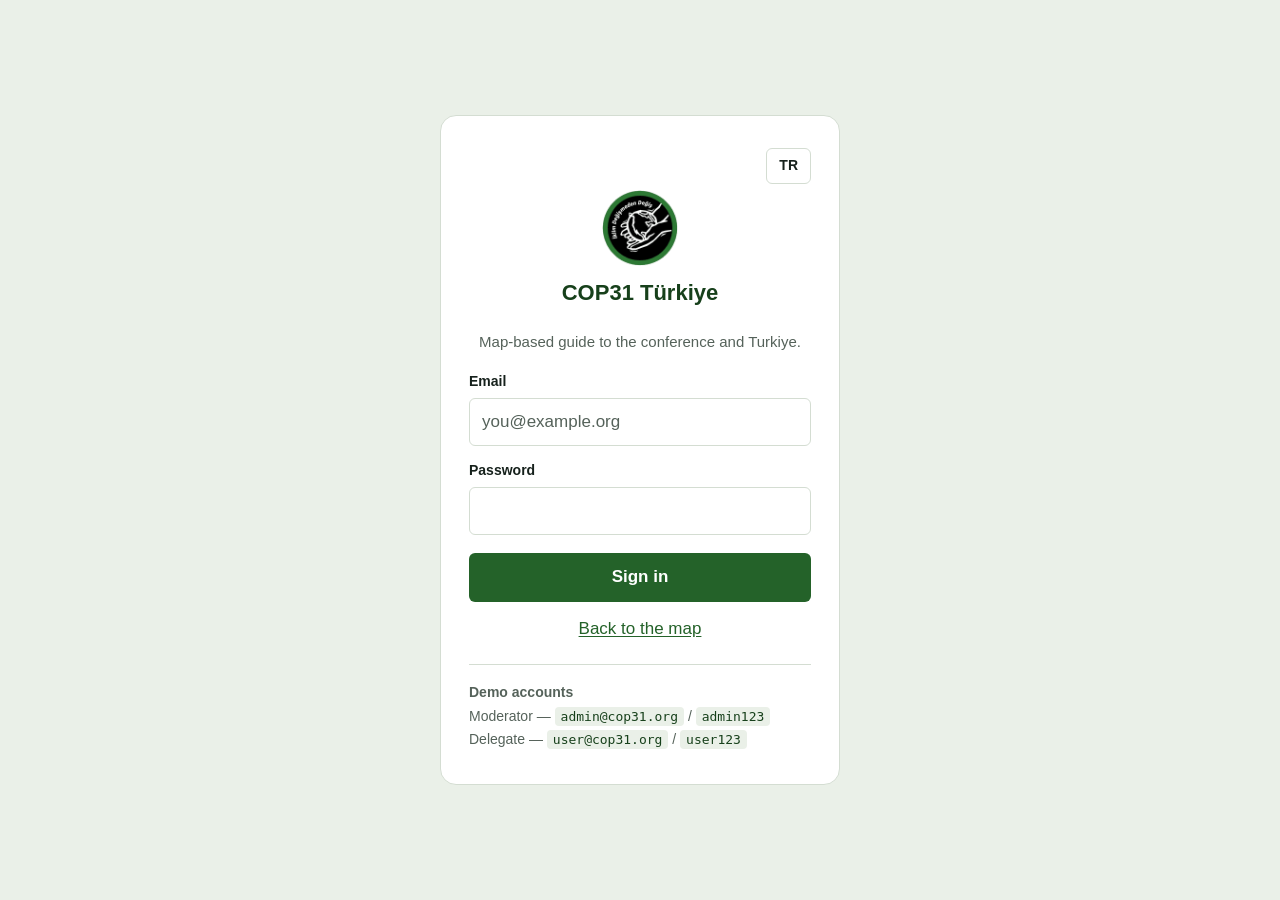
==== admin.html @ 110b6953 "cop31 final-ish code" ====
<!DOCTYPE html>
<html lang="en">
<head>
  <meta charset="UTF-8">
  <meta name="viewport" content="width=device-width, initial-scale=1">
  <title>COP31 Türkiye App</title>
  <link rel="manifest" href="manifest.webmanifest">
  <meta name="theme-color" content="#17401b">
  <link rel="icon" type="image/png" sizes="32x32" href="img/favicon-32.png">
  <link rel="apple-touch-icon" href="img/icon-apple-180.png">
  <meta name="mobile-web-app-capable" content="yes">
  <meta name="apple-mobile-web-app-capable" content="yes">
  <meta name="apple-mobile-web-app-title" content="COP31 TR">
  <link rel="stylesheet" href="css/style.css">
</head>
<body>

  <header class="site-header" id="siteHeader"></header>

  <div class="admin-wrap">

    <div class="tabs">
      <button class="tab active" id="tabQueue"  onclick="openTab('queue')"  data-i18n="tab_queue"></button>
      <button class="tab"        id="tabPlaces" onclick="openTab('places')" data-i18n="tab_places"></button>
      <button class="tab"        id="tabAll"    onclick="openTab('all')"    data-i18n="tab_all"></button>
    </div>

    <section id="viewQueue">
      <div class="section-note" data-i18n="admin_queue_note"></div>
      <div id="queueList"></div>
    </section>

    <section id="viewPlaces" style="display: none;">
      <div class="card">
        <h3 data-i18n="form_add_place"></h3>
        <div class="two-col">
          <div>
            <label for="pName" data-i18n="form_name"></label>
            <input id="pName">
          </div>
          <div>
            <label for="pType" data-i18n="form_type"></label>
            <input id="pType">
          </div>
        </div>

        <div class="two-col">
          <div>
            <label for="pLat" data-i18n="form_lat"></label>
            <input id="pLat" type="number" step="0.0001" placeholder="36.9402">
          </div>
          <div>
            <label for="pLng" data-i18n="form_lng"></label>
            <input id="pLng" type="number" step="0.0001" placeholder="30.8164">
          </div>
        </div>

        <div class="two-col">
          <div>
            <label for="pLayer" data-i18n="form_layer"></label>
            <select id="pLayer">
              <option value="tourism" data-i18n="layer_tourism"></option>
              <option value="cop31" data-i18n="layer_cop31"></option>
            </select>
          </div>
          <div>
            <label for="pEco" data-i18n="form_eco"></label>
            <select id="pEco">
              <option value="no" data-i18n="form_no"></option>
              <option value="yes" data-i18n="form_yes"></option>
            </select>
          </div>
        </div>

        <label for="pInfo" data-i18n="form_desc"></label>
        <textarea id="pInfo" rows="2" data-i18n-placeholder="form_desc_ph"></textarea>

        <div class="actions">
          <button onclick="handleAddPlace()" data-i18n="form_submit"></button>
        </div>
      </div>

      <h3 style="margin-top:24px;" data-i18n="form_catalogue"></h3>
      <div id="placeList"></div>
    </section>

    <section id="viewAll" style="display: none;">
      <div class="section-note" data-i18n="admin_all_note"></div>
      <div id="allList"></div>
    </section>

    <hr style="margin: 40px 0 20px; border: 0; border-top: 1px solid var(--line);">
    <p class="hint">
      <span data-i18n="reset_label"></span>
      <button class="ghost small" onclick="handleReset()" data-i18n="reset_button"></button>
    </p>

  </div>

  <script src="js/data.js"></script>
  <script src="js/i18n.js"></script>
  <script src="js/translate.js"></script>
  <script src="js/auth.js"></script>
  <script src="js/pwa.js"></script>
  <script src="js/admin.js"></script>

</body>
</html>
---- css/style.css ----
:root {
  --brand:        #246229;
  --brand-deep:   #17401b;
  --brand-wash:   #eaf0e8;

  --sea:          #0f6d78;
  --sea-wash:     #e6f1f2;

  --ink:          #16211c;
  --ink-soft:     #55625a;

  --line:         #d4ddd2;
  --amber:        #8a5200;
  --leaf:         #1d7a3a;
  --red:          #a51f1f;

  --r-sm: 6px;
  --r-md: 10px;
  --r-lg: 16px;
  --tap: 44px;
}

* { box-sizing: border-box; }

html { -webkit-text-size-adjust: 100%; }

body {
  margin: 0;
  font-family: -apple-system, BlinkMacSystemFont, "Segoe UI", Roboto,
               "Helvetica Neue", Arial, sans-serif;
  font-size: 17px;
  line-height: 1.55;
  color: var(--ink);
  background: #fff;
}

h1, h2, h3 { line-height: 1.2; margin: 0 0 8px; font-weight: 650; }
h1 { font-size: 1.75rem; letter-spacing: -0.015em; }
h2 { font-size: 1.25rem; }
h3 { font-size: 1.0625rem; }
p  { margin: 0 0 12px; }

a { color: var(--brand); text-underline-offset: 2px; }
a:hover { color: var(--brand-deep); }

:focus-visible {
  outline: 3px solid var(--sea);
  outline-offset: 2px;
  border-radius: 3px;
}

.site-header {
  display: flex;
  align-items: center;
  gap: 12px;
  background: var(--brand-deep);
  color: #fff;
  padding: 10px 16px;
  min-height: 56px;
  flex-wrap: wrap;
}

.site-header .brand {
  font-size: 1.0625rem;
  font-weight: 650;
  letter-spacing: -0.01em;
  white-space: nowrap;
}

.site-header nav {
  margin-left: auto;
  display: flex;
  align-items: center;
  gap: 8px;
}

.site-header nav a { color: #d7e6dc; text-decoration: none; }
.site-header nav a:hover { color: #fff; text-decoration: underline; }

.site-header .who {
  font-size: 0.8125rem;
  color: #c9dcc7;
  display: flex;
  align-items: center;
  gap: 6px;
}

.role-tag {
  background: rgba(255, 255, 255, 0.16);
  border-radius: 999px;
  padding: 2px 9px;
  font-size: 0.75rem;
  color: #fff;
}

button {
  font: inherit;
  font-weight: 550;
  cursor: pointer;
  border: 1px solid transparent;
  border-radius: var(--r-sm);
  padding: 10px 16px;
  min-height: var(--tap);
  background: var(--brand);
  color: #fff;
}
button:hover { background: var(--brand-deep); }
button:active { transform: translateY(1px); }

button.ghost {
  background: #fff;
  color: var(--ink);
  border-color: var(--line);
}
button.ghost:hover { background: var(--brand-wash); color: var(--brand-deep); }

button.danger { background: var(--red); }
button.danger:hover { background: #7d1717; }

button.small { padding: 6px 12px; font-size: 0.875rem; min-height: 36px; }

.site-header button.ghost {
  background: rgba(255, 255, 255, 0.12);
  color: #fff;
  border-color: rgba(255, 255, 255, 0.3);
}
.site-header button.ghost:hover { background: rgba(255, 255, 255, 0.22); color: #fff; }

input, textarea, select {
  font: inherit;
  width: 100%;
  padding: 10px 12px;
  min-height: var(--tap);
  border: 1px solid var(--line);
  border-radius: var(--r-sm);
  background: #fff;
  color: var(--ink);
}
input::placeholder, textarea::placeholder { color: var(--ink-soft); }

label {
  display: block;
  font-size: 0.875rem;
  font-weight: 550;
  color: var(--ink);
  margin: 14px 0 5px;
}

.login-wrap {
  min-height: 100vh;
  min-height: 100dvh;
  display: flex;
  align-items: center;
  justify-content: center;
  padding: 20px;
  background: var(--brand-wash);
}

.login-card {
  width: 100%;
  max-width: 400px;
  background: #fff;
  border: 1px solid var(--line);
  border-radius: var(--r-lg);
  padding: 32px 28px;
}

.login-card .logo-lockup { text-align: center; margin-bottom: 20px; }

.login-card .logo {
  font-size: 1.375rem;
  font-weight: 700;
  color: var(--brand-deep);
  margin-top: 10px;
}

.login-card .tagline { color: var(--ink-soft); font-size: 0.9375rem; margin-bottom: 18px; }
.login-card button[type="submit"] { width: 100%; margin-top: 18px; }

.error-msg {
  display: none;
  background: #fdeceb;
  border: 1px solid #f0c2c0;
  color: var(--red);
  border-radius: var(--r-sm);
  padding: 10px 12px;
  font-size: 0.9375rem;
  margin-top: 12px;
}

.demo-accounts {
  margin-top: 22px;
  padding-top: 16px;
  border-top: 1px solid var(--line);
  font-size: 0.875rem;
  color: var(--ink-soft);
  line-height: 1.7;
}
.demo-accounts code {
  background: var(--brand-wash);
  color: var(--brand-deep);
  padding: 2px 6px;
  border-radius: 4px;
  font-size: 0.8125rem;
}

.app { display: flex; height: calc(100vh - 56px); height: calc(100dvh - 56px); }

.map-stage { position: relative; flex: 1; min-width: 0; }
.map { position: absolute; inset: 0; background: var(--brand-wash); }

.panel {
  width: 340px;
  flex-shrink: 0;
  padding: 18px 16px;
  background: #fff;
  border-left: 1px solid var(--line);
  overflow-y: auto;
}

.map-controls {
  position: absolute;
  top: 12px;
  left: 12px;
  z-index: 900;
  display: flex;
  flex-direction: column;
  gap: 10px;
  align-items: flex-start;
}

.filter-box {
  background: #fff;
  border-radius: var(--r-md);
  box-shadow: 0 2px 10px rgba(22, 33, 28, 0.22);
  overflow: hidden;
  min-width: 190px;
}

.filter-toggle {
  display: flex;
  align-items: center;
  gap: 9px;
  width: 100%;
  background: #fff;
  color: var(--ink);
  border: 0;
  border-radius: var(--r-md);
  padding: 11px 14px;
  min-height: var(--tap);
  font-weight: 600;
}
.filter-toggle:hover { background: var(--brand-wash); color: var(--brand-deep); }
.filter-toggle svg { color: var(--brand); flex-shrink: 0; }

.filter-toggle .chev {
  margin-left: auto;
  color: var(--ink-soft);
  transition: transform 0.18s;
  font-size: 1.125rem;
  line-height: 1;
}
.filter-box.open .filter-toggle .chev { transform: rotate(90deg); }

.filter-panel { display: none; padding: 4px 6px 8px; }
.filter-box.open .filter-panel { display: block; }

.filter-row {
  display: flex;
  align-items: center;
  gap: 10px;
  margin: 0;
  padding: 8px;
  min-height: var(--tap);
  border-radius: var(--r-sm);
  font-size: 0.9375rem;
  font-weight: 400;
  color: var(--ink);
  cursor: pointer;
}
.filter-row:hover { background: var(--brand-wash); }
.filter-name { flex: 1; }
.filter-row input { width: 20px; height: 20px; min-height: 0; flex-shrink: 0; accent-color: var(--brand); }

.dot { width: 14px; height: 14px; flex-shrink: 0; }
.dot-tourism { background: #246229; border-radius: 50%; }
.dot-cop     { background: #0f6d78; border-radius: 3px; }
.dot-eco     { background: #fff; border: 3px solid #f6c344; border-radius: 50%; }

.filter-sep { height: 1px; background: var(--line); margin: 6px 8px; }

.filter-action {
  width: calc(100% - 12px);
  margin: 2px 6px 0;
  background: var(--brand);
  color: #fff;
  font-size: 0.9375rem;
  min-height: 40px;
}
.filter-action.active { background: var(--amber); }

.map-fab {
  width: var(--tap);
  height: var(--tap);
  padding: 0;
  border-radius: 50%;
  background: #fff;
  color: var(--brand-deep);
  box-shadow: 0 2px 10px rgba(22, 33, 28, 0.22);
  display: flex;
  align-items: center;
  justify-content: center;
}
.map-fab:hover { background: var(--brand-wash); color: var(--brand-deep); }

.hint { font-size: 0.8125rem; color: var(--ink-soft); line-height: 1.5; }

.place-type { color: var(--ink-soft); font-size: 0.9375rem; margin-bottom: 6px; }

.eco-tag {
  display: inline-block;
  background: var(--brand-wash);
  color: #146130;
  border-radius: 999px;
  padding: 1px 9px;
  font-size: 0.75rem;
  border: 1px solid #a5d6b5;
}

.rating-line {
  display: flex;
  align-items: baseline;
  gap: 8px;
  margin-bottom: 12px;
  flex-wrap: wrap;
}
.rating-num { font-weight: 700; font-size: 1.0625rem; }

.place-info { font-size: 0.9375rem; margin-bottom: 16px; }

.reviews { margin-bottom: 16px; }

.review {
  border-top: 1px solid var(--line);
  padding: 12px 0;
}
.review:first-child { border-top: 0; padding-top: 0; }

.review-top { display: flex; align-items: center; gap: 8px; flex-wrap: wrap; }

.review-text {
  margin: 6px 0 6px;
  font-size: 0.9375rem;
}

.review-foot {
  display: flex;
  align-items: center;
  gap: 10px;
  flex-wrap: wrap;
  font-size: 0.8125rem;
}

.stars { color: var(--amber); letter-spacing: 1px; }

.link-btn {
  background: none;
  border: 0;
  padding: 6px 0;
  min-height: 0;
  color: var(--brand);
  font-size: 0.875rem;
  font-weight: 600;
  text-decoration: underline;
  text-underline-offset: 2px;
}
.link-btn:hover { background: none; color: var(--brand-deep); }

.add-review {
  width: 100%;
  background: #fff;
  color: var(--brand-deep);
  border: 1.5px dashed var(--brand);
  font-weight: 600;
}
.add-review:hover { background: var(--brand-wash); color: var(--brand-deep); }

.review-form {
  border-top: 1px solid var(--line);
  padding-top: 16px;
}
.review-form h3 { margin-bottom: 10px; }

.star-pick { display: flex; gap: 2px; margin-bottom: 12px; }

.star-pick .star {
  background: none;
  border: 0;
  padding: 4px;
  min-height: var(--tap);
  min-width: 38px;
  font-size: 1.75rem;
  line-height: 1;
  color: var(--line);
}
.star-pick .star.on { color: var(--amber); }
.star-pick .star:hover { background: none; color: var(--amber); }

.form-actions { display: flex; gap: 8px; margin-top: 14px; }
.form-actions button { flex: 1; }

.pill {
  display: inline-block;
  border-radius: 999px;
  padding: 2px 9px;
  font-size: 0.75rem;
  border: 1px solid;
}
.pill-pending  { color: var(--amber); border-color: #d9b48a; background: #fdf4e7; }
.pill-approved { color: #146130;      border-color: #a5d6b5; background: #e8f6ec; }
.pill-rejected { color: var(--red);   border-color: #f0c2c0; background: #fdeceb; }
.pill-flagged  { color: var(--red);   border-color: var(--red); background: #fdeceb; }

.note {
  background: #fff;
  border: 1px solid var(--line);
  border-left: 3px solid var(--brand);
  border-radius: var(--r-sm);
  padding: 12px;
  margin-bottom: 10px;
  font-size: 0.9375rem;
}
.note .meta {
  font-size: 0.8125rem;
  color: var(--ink-soft);
  margin-top: 8px;
  display: flex;
  gap: 10px;
  flex-wrap: wrap;
  align-items: center;
}

.empty {
  color: var(--ink-soft);
  font-size: 0.9375rem;
  background: var(--brand-wash);
  border-radius: var(--r-md);
  padding: 16px;
}

.admin-wrap { max-width: 1000px; margin: 0 auto; padding: 24px 20px 64px; }

.tabs {
  display: flex;
  gap: 4px;
  border-bottom: 1px solid var(--line);
  margin-bottom: 22px;
  overflow-x: auto;
}

.tab {
  background: none;
  border: none;
  border-bottom: 2px solid transparent;
  border-radius: 0;
  color: var(--ink-soft);
  padding: 12px 14px;
  white-space: nowrap;
  font-weight: 550;
}
.tab:hover { background: var(--brand-wash); color: var(--ink); }
.tab.active { color: var(--brand-deep); border-bottom-color: var(--brand); }

.card {
  background: #fff;
  border: 1px solid var(--line);
  border-radius: var(--r-md);
  padding: 18px;
  margin-bottom: 12px;
}
.card .actions { margin-top: 14px; display: flex; gap: 8px; flex-wrap: wrap; }

.two-col { display: grid; grid-template-columns: 1fr 1fr; gap: 14px; }

.table { width: 100%; border-collapse: collapse; font-size: 0.9375rem; }
.table th, .table td { text-align: left; padding: 10px 8px; border-bottom: 1px solid var(--line); }
.table th { color: var(--ink-soft); font-weight: 550; font-size: 0.875rem; }

.section-note {
  background: var(--sea-wash);
  border-left: 3px solid var(--sea);
  border-radius: var(--r-sm);
  padding: 14px;
  font-size: 0.9375rem;
  color: var(--ink);
  margin-bottom: 22px;
}

#toast {
  position: fixed;
  left: 50%;
  bottom: 24px;
  transform: translateX(-50%);
  background: var(--ink);
  color: #fff;
  padding: 12px 18px;
  border-radius: 999px;
  font-size: 0.9375rem;
  opacity: 0;
  pointer-events: none;
  transition: opacity 0.18s;
  z-index: 1000;
  max-width: min(90vw, 460px);
  text-align: center;
}
#toast.show { opacity: 1; }

.menu { position: relative; }

.menu-panel {
  display: none;
  position: absolute;
  top: calc(100% + 8px);
  left: 0;
  background: #fff;
  border: 1px solid var(--line);
  border-radius: var(--r-md);
  box-shadow: 0 8px 28px rgba(22, 33, 28, 0.22);
  min-width: 210px;
  padding: 6px;
  z-index: 1200;
}
.menu-panel.open { display: block; }

.site-header nav .menu-panel a {
  display: block;
  padding: 11px 12px;
  min-height: var(--tap);
  border-radius: var(--r-sm);
  color: var(--ink);
  text-decoration: none;
  font-size: 0.9375rem;
}
.site-header nav .menu-panel a:hover {
  background: var(--brand-wash);
  color: var(--brand-deep);
  text-decoration: none;
}

.content-wrap {
  max-width: 68ch;
  margin: 0 auto;
  padding: 32px 20px 72px;
}

.content-wrap h1 { font-size: 1.875rem; }

.content-wrap .lead {
  font-size: 1.125rem;
  color: var(--ink-soft);
  margin-bottom: 30px;
}

.content-wrap h2 {
  margin-top: 34px;
  padding-top: 22px;
  border-top: 1px solid var(--line);
  color: var(--brand-deep);
}

.content-note {
  margin-top: 40px;
  font-size: 0.875rem;
  color: var(--ink-soft);
  background: var(--brand-wash);
  border-radius: var(--r-md);
  padding: 14px 16px;
}

.ev-filters { display: flex; gap: 8px; flex-wrap: wrap; margin: 22px 0 26px; }

.ev-chip {
  background: #fff;
  color: var(--ink-soft);
  border: 1px solid var(--line);
  border-radius: 999px;
  padding: 8px 16px;
  min-height: 40px;
  font-size: 0.9375rem;
}
.ev-chip:hover { background: var(--brand-wash); color: var(--brand-deep); }
.ev-chip.active { background: var(--brand); color: #fff; border-color: var(--brand); }

.ev-day {
  display: flex;
  gap: 18px;
  padding: 16px 0;
  border-bottom: 1px solid var(--line);
}

.ev-day.today {
  background: var(--brand-wash);
  border-radius: var(--r-md);
  padding: 16px 14px;
  border-bottom-color: transparent;
}

.ev-date { flex-shrink: 0; width: 108px; display: flex; flex-direction: column; }
.ev-daynum { font-size: 0.8125rem; color: var(--ink-soft); }
.ev-datetext { font-weight: 650; color: var(--brand-deep); }

.ev-body h3 { margin: 0 0 2px; }
.ev-sub { font-size: 0.9375rem; color: var(--ink-soft); }

.ev-summit {
  display: inline-block;
  margin-top: 8px;
  font-size: 0.8125rem;
  color: var(--sea);
  background: var(--sea-wash);
  border: 1px solid #a9d2d7;
  border-radius: 999px;
  padding: 3px 10px;
}

@media (max-width: 860px) {
  .app { flex-direction: column; height: auto; }
  .map-stage { height: 62vh; min-height: 340px; flex: none; }
  .panel {
    width: 100%;
    border: 0;
    border-top: 1px solid var(--line);
  }
  .two-col { grid-template-columns: 1fr; }
  .site-header { padding: 10px 12px; gap: 10px; }
  .site-header .brand { font-size: 1rem; }
  .content-wrap { padding: 24px 18px 60px; }
  h1, .content-wrap h1 { font-size: 1.5rem; }
}

@media (max-width: 560px) {
  .site-header .who { display: none; }
  .ev-day { flex-direction: column; gap: 4px; }
  .ev-date { flex-direction: row; gap: 8px; width: auto; align-items: baseline; }
}

@media (prefers-reduced-motion: reduce) {
  * { transition: none !important; animation: none !important; }
  button:active { transform: none; }
}

.idd-logo {
  display: block;
  flex-shrink: 0;
  background-image: url("[data-uri]");
  background-size: contain;
  background-repeat: no-repeat;
  background-position: center;
}

.site-header .idd-logo { width: 34px; height: 34px; }
.login-card .idd-logo { width: 76px; height: 76px; margin: 0 auto; }

.welcome {
  min-height: 100vh;
  min-height: 100dvh;
  display: flex;
  align-items: center;
  justify-content: center;
  padding: 40px 20px;
  background: linear-gradient(178deg, var(--brand-wash) 0%, #ffffff 62%);
}

.welcome-inner {
  width: 100%;
  max-width: 720px;
  text-align: center;
  position: relative;
}

.welcome-logo { width: 88px; height: 88px; margin: 0 auto 22px; }

.wel-kicker {
  color: var(--brand);
  font-size: 0.9375rem;
  font-weight: 600;
  margin-bottom: 10px;
}

.welcome h1 {
  font-size: clamp(1.75rem, 5vw, 2.5rem);
  letter-spacing: -0.02em;
  margin-bottom: 14px;
  color: var(--brand-deep);
}

.wel-sub {
  font-size: 1.0625rem;
  color: var(--ink-soft);
  max-width: 54ch;
  margin: 0 auto 28px;
}

.wel-actions {
  display: flex;
  gap: 12px;
  justify-content: center;
  flex-wrap: wrap;
  margin-bottom: 48px;
}

.btn-primary, .btn-quiet {
  display: inline-flex;
  align-items: center;
  justify-content: center;
  min-height: var(--tap);
  padding: 12px 28px;
  border-radius: var(--r-sm);
  font-weight: 600;
  text-decoration: none;
}

.btn-primary { background: var(--brand); color: #fff; border: 1px solid var(--brand); }
.btn-primary:hover { background: var(--brand-deep); border-color: var(--brand-deep); color: #fff; }

.btn-quiet { background: #fff; color: var(--brand-deep); border: 1px solid var(--line); }
.btn-quiet:hover { background: var(--brand-wash); color: var(--brand-deep); }

.wel-features {
  display: grid;
  grid-template-columns: repeat(3, 1fr);
  gap: 28px;
  text-align: left;
  border-top: 1px solid var(--line);
  padding-top: 32px;
}

.wel-feature h2 { font-size: 1rem; margin: 10px 0 4px; }
.wel-feature p { font-size: 0.9375rem; color: var(--ink-soft); margin: 0; }

.wel-feature .dot { display: block; }

.wel-by {
  margin-top: 40px;
  font-size: 0.8125rem;
  color: var(--ink-soft);
}

.wel-lang { position: absolute; top: -20px; right: 0; }

@media (max-width: 640px) {
  .wel-features { grid-template-columns: 1fr; gap: 22px; }
  .wel-actions { flex-direction: column; }
  .btn-primary, .btn-quiet { width: 100%; }
  .welcome-logo { width: 72px; height: 72px; }
  .wel-lang { top: -12px; }
}

.site-header .header-logo { display: block; }
.site-header .header-logo:hover { opacity: 0.85; }

.trace-box {
  position: absolute;
  left: 12px;
  bottom: 24px;
  z-index: 950;
  width: min(300px, calc(100% - 24px));
  background: #fff;
  border-radius: var(--r-md);
  box-shadow: 0 2px 10px rgba(22, 33, 28, 0.22);
  padding: 12px;
  font-size: 0.875rem;
}
.trace-box textarea { font-family: ui-monospace, Menlo, Consolas, monospace; font-size: 0.75rem; margin-top: 6px; }
.trace-actions { display: flex; gap: 6px; margin-top: 8px; }
.trace-actions button { flex: 1; }

.mt-label { display: inline-flex; align-items: center; gap: 6px; flex-wrap: wrap; }
.mt-label a { color: inherit; text-decoration: underline; text-underline-offset: 2px; }
.gt-badge { height: 16px; width: auto; display: inline-block; vertical-align: middle; }

.photo-pair {
  display: grid;
  grid-template-columns: 1fr 1fr;
  gap: 14px;
  margin: 18px 0 8px;
}

.photo { margin: 0; }
.photo-single { margin: 18px 0 8px; }
.photo-single img,
.show-photo-slots .photo-single.is-missing .photo-slot { aspect-ratio: 3 / 2; }

.photo img {
  display: block;
  width: 100%;
  height: auto;
  aspect-ratio: 4 / 3;
  object-fit: cover;
  border-radius: var(--r-md);
  background: var(--brand-wash);
}

.photo figcaption {
  margin-top: 6px;
  font-size: 0.8125rem;
  color: var(--ink-soft);
  line-height: 1.45;
}

.photo-slot { display: none; }

.photo.is-missing { display: none; }
.show-photo-slots .photo.is-missing { display: block; }
.show-photo-slots .photo.is-missing img { display: none; }
.show-photo-slots .photo.is-missing .photo-slot {
  display: flex;
  flex-direction: column;
  align-items: center;
  justify-content: center;
  gap: 4px;
  aspect-ratio: 4 / 3;
  border: 2px dashed var(--line);
  border-radius: var(--r-md);
  background: var(--brand-wash);
  color: var(--ink-soft);
  font-size: 0.8125rem;
  text-align: center;
  padding: 10px;
}
.photo-slot code { font-size: 0.75rem; color: var(--brand-deep); word-break: break-all; }

.photo-pair:not(:has(.photo:not(.is-missing))) { margin: 0; }

.ext-links { display: flex; gap: 10px; align-items: center; flex-wrap: wrap; font-weight: 600; }

.legal-note { font-size: 0.75rem; color: var(--ink-soft); line-height: 1.5; }

.wel-by a { color: var(--ink-soft); }
.wel-by a:hover { color: var(--brand-deep); }

@media (max-width: 560px) {
  .photo-pair { grid-template-columns: 1fr; }
}

[hidden] { display: none !important; }

button.btn-quiet { font: inherit; font-weight: 600; cursor: pointer; }
button.btn-quiet:hover { background: var(--brand-wash); color: var(--brand-deep); }
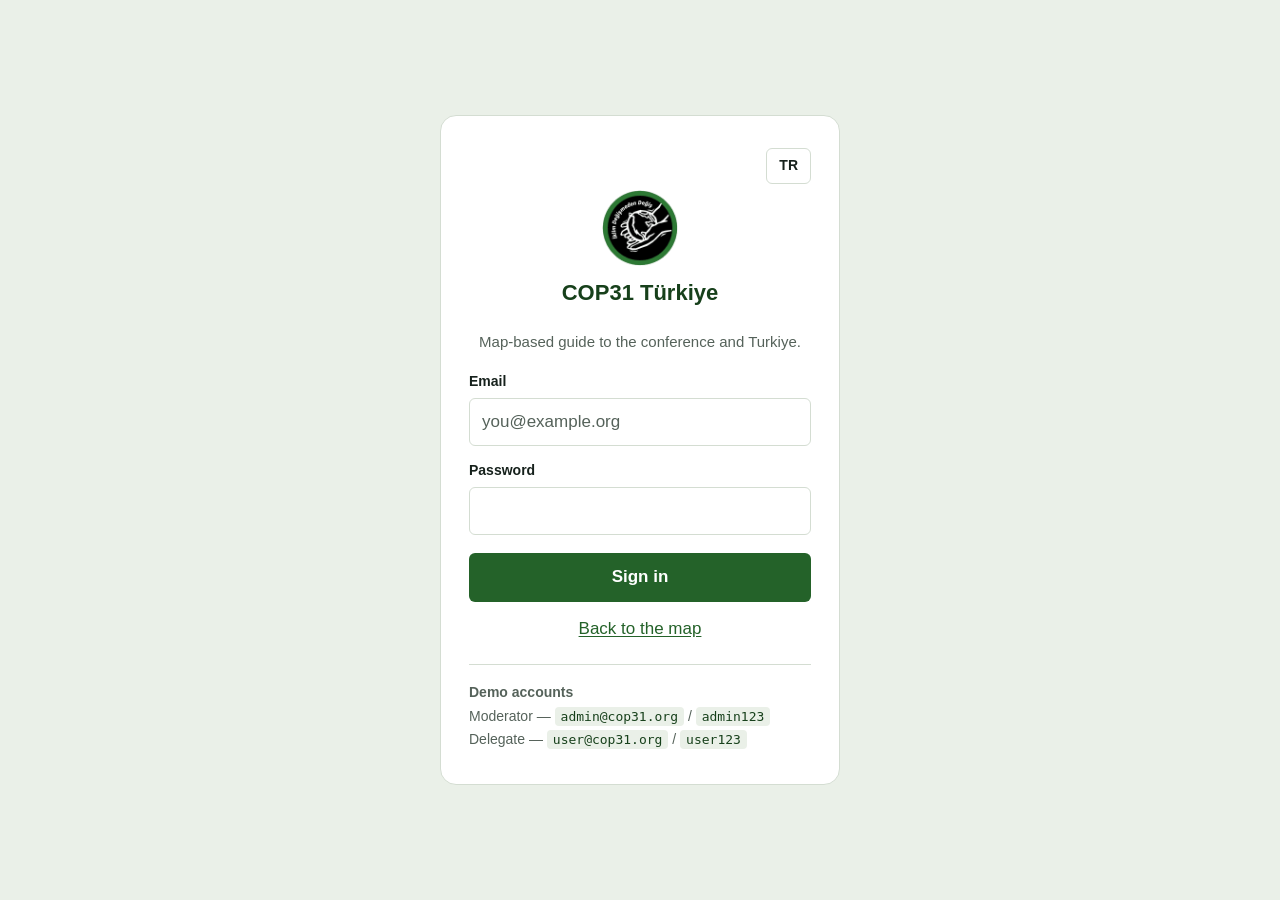
==== commit 34cecd6c: "antalya places added" ====
--- a/admin.html
+++ b/admin.html
@@ -55,21 +55,15 @@
           </div>
         </div>
 
-        <div class="two-col">
-          <div>
-            <label for="pLayer" data-i18n="form_layer"></label>
-            <select id="pLayer">
-              <option value="tourism" data-i18n="layer_tourism"></option>
-              <option value="cop31" data-i18n="layer_cop31"></option>
-            </select>
-          </div>
-          <div>
-            <label for="pEco" data-i18n="form_eco"></label>
-            <select id="pEco">
-              <option value="no" data-i18n="form_no"></option>
-              <option value="yes" data-i18n="form_yes"></option>
-            </select>
-          </div>
+        <div>
+          <label for="pLayer" data-i18n="form_layer"></label>
+          <select id="pLayer">
+            <option value="sights" data-i18n="layer_tourism"></option>
+            <option value="climate" data-i18n="cat_climate"></option>
+            <option value="plantbased" data-i18n="cat_plantbased"></option>
+            <option value="local" data-i18n="cat_local"></option>
+            <option value="cop31" data-i18n="layer_cop31"></option>
+          </select>
         </div>
 
         <label for="pInfo" data-i18n="form_desc"></label>
--- a/css/style.css
+++ b/css/style.css
@@ -283,9 +283,11 @@
 .filter-row input { width: 20px; height: 20px; min-height: 0; flex-shrink: 0; accent-color: var(--brand); }
 
 .dot { width: 14px; height: 14px; flex-shrink: 0; }
-.dot-tourism { background: #246229; border-radius: 50%; }
+.dot-tourism { background: #6b3fa0; border-radius: 50%; }
 .dot-cop     { background: #0f6d78; border-radius: 3px; }
-.dot-eco     { background: #fff; border: 3px solid #f6c344; border-radius: 50%; }
+.dot-eco     { background: #246229; border: 3px solid #f6c344; border-radius: 50%; }
+.dot-plant   { background: #b3541e; border-radius: 50%; }
+.dot-local   { background: #1d5fa6; border-radius: 50%; }
 
 .filter-sep { height: 1px; background: var(--line); margin: 6px 8px; }
 
